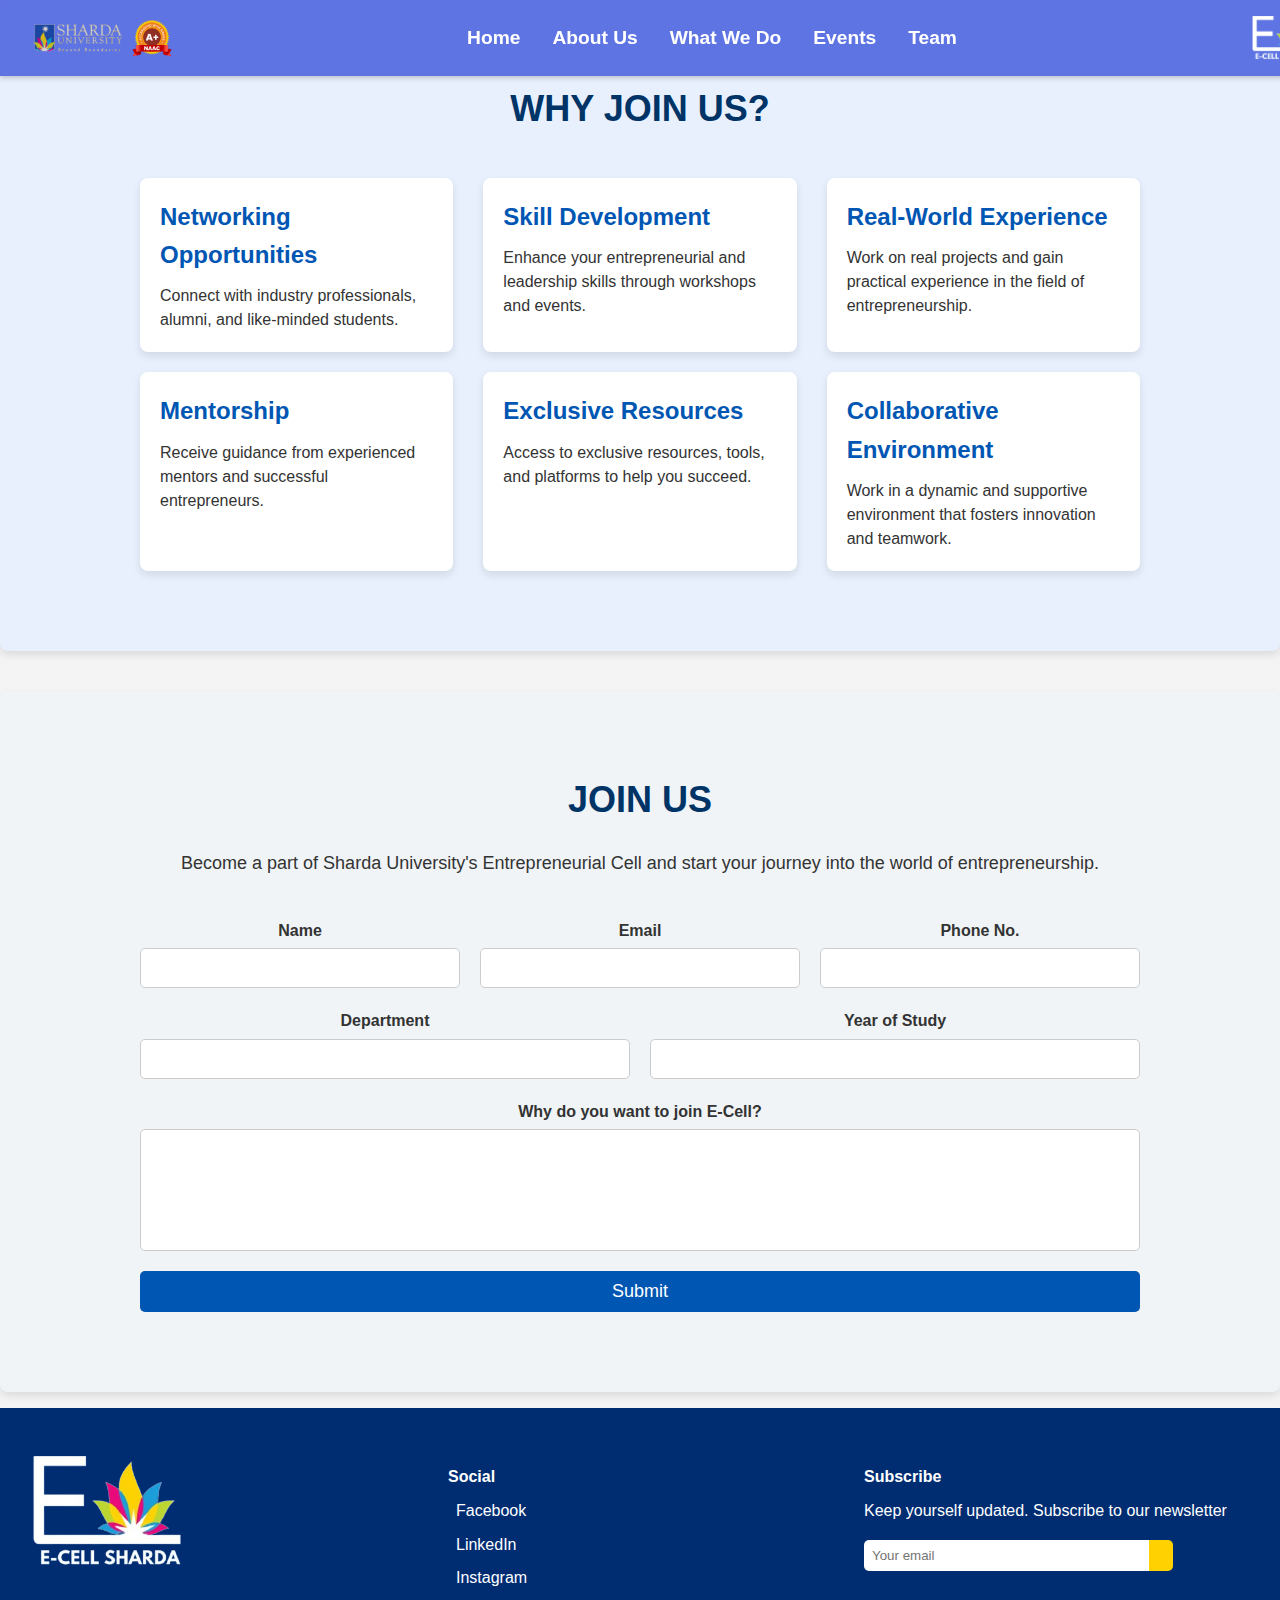
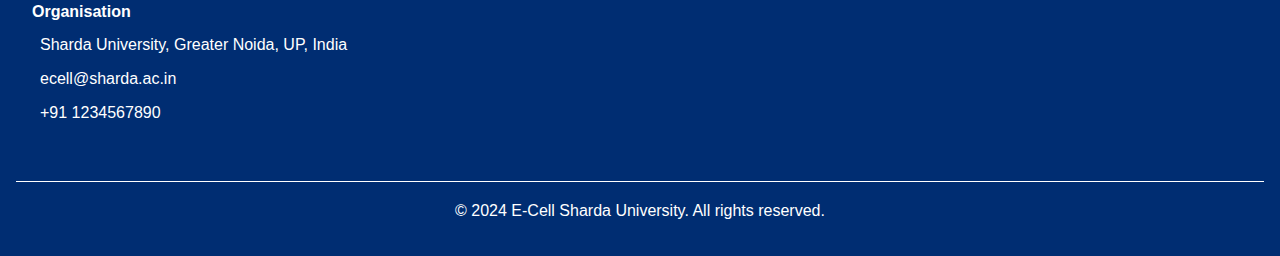
==== joinus.html @ a9f3e597 "joinus" ====
<!DOCTYPE html>
<html lang="en">
<head>
    <meta charset="UTF-8">
    <meta name="viewport" content="width=device-width, initial-scale=1.0">
    <title>Join Us - E-Cell Sharda University</title>
    <link rel="stylesheet" href="styles.css">
</head>
<body>
      <!-- Navbar -->
    <header>
        <!-- Navigation Bar -->
        <nav>
        <div class="nav-container">
            <img src="Images\ShardaUniversity.png" alt="E-Cell Sharda University Logo" class="nav-logo-left">
            <img src="Images/NAAC.png" alt="E-Cell Sharda University Logo" class="nav-logo-left" style="width: 40px;">
            <ul class="nav-links">
                <li><a href="index.html">Home</a></li>
                <li><a href="index.html#about">About Us</a></li>
                <li><a href="index.html#what-we-do">What We Do</a></li>
                <li><a href="index.html#events">Events</a></li>
                <li><a href="team.html">Team</a></li>
                <!-- <li><a href="joinus.html">Join Us</a></li> -->
            </ul>
            <img src="Images\ECell.png" alt="Second Logo" class="nav-logo-right" style="width: 60px;">
        </div>
        </nav>

    </header>
    <!-- Why Join Us Section -->
    <section id="why-join-us" class="why-join-us">
        <div class="container">
            <h2>Why Join Us?</h2>
            <div class="card-container">
                <div class="card">
                    <h3>Networking Opportunities</h3>
                    <p>Connect with industry professionals, alumni, and like-minded students.</p>
                </div>
                <div class="card">
                    <h3>Skill Development</h3>
                    <p>Enhance your entrepreneurial and leadership skills through workshops and events.</p>
                </div>
                <div class="card">
                    <h3>Real-World Experience</h3>
                    <p>Work on real projects and gain practical experience in the field of entrepreneurship.</p>
                </div>
                <div class="card">
                    <h3>Mentorship</h3>
                    <p>Receive guidance from experienced mentors and successful entrepreneurs.</p>
                </div>
                <div class="card">
                    <h3>Exclusive Resources</h3>
                    <p>Access to exclusive resources, tools, and platforms to help you succeed.</p>
                </div>
                <div class="card">
                    <h3>Collaborative Environment</h3>
                    <p>Work in a dynamic and supportive environment that fosters innovation and teamwork.</p>
                </div>
            </div>
        </div>
    </section>

    <!-- Join Us Form Section -->
    <section id="join-us-form" class="join-us-form">
        <div class="container">
            <h2>Join Us</h2>
            <p>Become a part of Sharda University's Entrepreneurial Cell and start your journey into the world of entrepreneurship.</p>
            <form action="submit-join-form.php" method="POST">
                <div class="form-row">
                    <div class="form-group">
                        <label for="name">Name</label>
                        <input type="text" id="name" name="name" required>
                    </div>
                    <div class="form-group">
                        <label for="email">Email</label>
                        <input type="email" id="email" name="email" required>
                    </div>
                    <div class="form-group">
                        <label for="phone">Phone No.</label>
                        <input type="tel" id="phone" name="phone" required>
                    </div>
                </div>
                <div class="form-row">
                    <div class="form-group">
                        <label for="department">Department</label>
                        <input type="text" id="department" name="department" required>
                    </div>
                    <div class="form-group">
                        <label for="year">Year of Study</label>
                        <input type="text" id="year" name="year" required>
                    </div>
                </div>
                <div class="form-group">
                    <label for="why">Why do you want to join E-Cell?</label>
                    <textarea id="why" name="why" required></textarea>
                </div>
                <button type="submit" class="join-button">Submit</button>
            </form>
        </div>
    </section>

   <!-- Footer -->
   <footer>
    <div class="footer-container">
        <div class="footer-left">
            <img src="Images\ECell.png" alt="E-Cell Sharda University Logo">
            <p><strong>Organisation</strong></p>
            <p><i class="fas fa-map-marker-alt"></i> Sharda University, Greater Noida, UP, India</p>
            <p><i class="fas fa-envelope"></i> ecell@sharda.ac.in</p>
            <p><i class="fas fa-phone"></i> +91 1234567890</p>
        </div>
        <div class="footer-middle">
            <p><strong>Social</strong></p>
            <p><a href="#"><i class="fab fa-facebook"></i> Facebook</a></p>
            <p><a href="#"><i class="fab fa-linkedin"></i> LinkedIn</a></p>
            <p><a href="#"><i class="fab fa-instagram"></i> Instagram</a></p>
        </div>
        <div class="footer-right">
            <p><strong>Subscribe</strong></p>
            <p>Keep yourself updated. Subscribe to our newsletter</p>
            <form class="subscribe-form">
                <input type="email" placeholder="Your email" required>
                <button type="submit"><i class="fas fa-arrow-right"></i></button>
            </form>
        </div>
    </div>
    <div class="footer-bottom">
        <p>&copy; 2024 E-Cell Sharda University. All rights reserved.</p>
    </div>
</footer>


    <script src="script.js"></script>
</body>
</html>
---- styles.css ----
/* styles.css */

/* Reset some default styles */
body, h1, h2, h3, p, ul, li {
    margin: 0;
    padding: 0;
    font-family: Arial, sans-serif;
}

/* General body styling */
body {
    line-height: 1.6;
    background-color: #f4f4f4;
    color: #333;
}

/* Header styling */
/* Navigation Bar Styles (Base) */
/* Navigation Bar Styles (Base) */
nav {
    background-color: rgba(33, 60, 214, 0.692); /* Semi-transparent black background */
    padding: 1rem 2rem;
    position: fixed;
    top: 0;
    left: 0;
    width: 100%;
    z-index: 1000; /* Ensure it stays on top of other content */
    box-shadow: 0 2px 5px rgba(0, 0, 0, 0.2); /* Optional: Adds a shadow for better separation from content */
}


.nav-container {
    display: flex;
    justify-content: space-between;
    align-items: center;
    flex-wrap: wrap;
}

.nav-logo-left, .nav-logo-right {
    width: 100px; /* Adjust the width of the logos */
}

.nav-links {
    display: flex;
    list-style: none;
    margin: 0;
    padding: 0;
    flex-grow: 1;
    justify-content: center; /* Center the navigation links */
}

.nav-links li {
    margin: 0 1rem;
}

.nav-links a {
    color: #fff;
    text-decoration: none;
    font-weight: bold;
    font-size: 1.2rem;
    transition: color 0.3s ease;
}

.nav-links a:hover {
    color: #ffd100; /* Yellow */
}

/* Add padding to the top of the content so it's not hidden behind the navbar */
/* body {
    padding-top: 80px; /* Adjust according to the height of your nav 
} */

/* Responsive Styles */

/* For tablets and mobile devices */
@media (max-width: 768px) {
    .nav-container {
        flex-direction: column;
        align-items: center;
    }

    .nav-links {
        flex-direction: column;
        align-items: center;
        width: 100%;
    }

    .nav-links li {
        margin: 0.5rem 0;
    }

    .nav-logo-left, .nav-logo-right {
        width: 80px; /* Adjust logo size for smaller screens */
    }
}

/* For very small devices (e.g., smartphones in portrait mode) */
@media (max-width: 480px) {
    .nav-container {
        padding: 1rem;
    }

    .nav-links a {
        font-size: 1rem;
    }

    .nav-logo-left, .nav-logo-right {
        width: 60px; /* Further adjust logo size */
    }
}


/* Floating Social Media Icons */
.floating-social-icons {
    position: fixed;
    top: 50%;
    right: 20px;
    transform: translateY(-50%);
    display: flex;
    flex-direction: column;
    gap: 15px;
    z-index: 1000;
}

.floating-social-icons a img {
    width: 40px;
    height: 40px;
    border-radius: 50%;
    box-shadow: 0 4px 8px rgba(0, 0, 0, 0.2);
    transition: transform 0.3s ease, box-shadow 0.3s ease;
}

.floating-social-icons a img:hover {
    transform: scale(1.2);
    box-shadow: 0 6px 12px rgba(0, 0, 0, 0.3);
}



/* Hero section styling with full-screen background image */
.hero-section {
    height: 100vh; /* Full viewport height */
    background-image: url('Images/TEAM.JPG');
    background-size: cover;
    background-position: center;
    background-repeat: no-repeat;
    color: #fff; /* Ensure the text is readable against the background */
    display: flex;
    flex-direction: column;
    justify-content: center;
    align-items: center;
    text-align: center;
    position: relative;
    z-index: 1;
}

/* Adding an overlay for better text visibility */
.hero-section::before {
    content: '';
    position: absolute;
    top: 0;
    left: 0;
    width: 100%;
    height: 100%;
    background-color: rgba(0, 0, 0, 0.5); /* Semi-transparent black overlay */
    z-index: -1;
}

.hero-section h1 {
    font-size: 3rem;
    margin-bottom: 1rem;
}

.hero-section p {
    font-size: 1.5rem;
    margin-bottom: 2rem;
}

.hero-section .cta-button {
    background-color: #009639; /* Green */
    color: #fff;
    padding: 0.75rem 1.5rem;
    text-decoration: none;
    border-radius: 5px;
    font-weight: bold;
    transition: background-color 0.3s ease;
}

.hero-section .cta-button:hover {
    background-color: #007a2e;
}

/* Container styles */
.container {
    max-width: 1200px;
    margin: 0 auto;
    padding: 20px;
}

/* About Section */
.about-section {
    padding: 60px 0;
    background-color: #f9f9f9; /* Light background color */
}

.about-content {
    display: flex;
    flex-wrap: wrap;
    align-items: center;
    justify-content: space-between;
    flex-direction: row; /* Ensure image is on the left and text on the right */
}

/* Image Styling */
.about-image {
    flex: 1;
    margin-right: 40px; /* Increased space between image and text */
}

.about-image img {
    max-width: 100%;
    height: auto;
    border-radius: 10px; /* Slightly rounded corners */
    box-shadow: 0 4px 10px rgba(0, 0, 0, 0.1); /* Subtle shadow */
}

/* Text Styling */
.about-text {
    flex: 1;
    padding-left: 40px; /* Added padding to increase space */
    color: #333;
}

.about-text h2 {
    font-size: 2.5rem;
    color: #003366; /* Dark blue color */
    margin-bottom: 20px;
}

.about-text h2 span {
    color: #ffd100; /* Highlight color (yellow) */
}

.about-text p {
    font-size: 1.2rem;
    line-height: 1.6;
    margin: 0;
}

/* Responsive Design */
@media (max-width: 768px) {
    .about-content {
        flex-direction: column;
        text-align: center;
    }

    .about-image {
        margin: 0 0 20px 0; /* Reset margin for small screens */
    }

    .about-text {
        padding: 0;
    }
}


 .images {
    display: flex;
    gap: 10px;
} 

.images img {
    width: 33.33%;
    height: auto;
    border-radius: 5px;
}



/* Section styling */
section {
    padding: 2rem;
    background-color: #fff;
    margin-bottom: 1rem;
}

section h2 {
    color: #002d72; /* Dark Blue */
    margin-bottom: 1rem;
}

#about p, #motto p, #what-we-do ul {
    margin-bottom: 1rem;
}

#what-we-do ul {
    list-style: none;
}

#what-we-do ul li {
    padding: 0.5rem;
    background-color: #ffd100; /* Yellow */
    color: #002d72; /* Dark Blue */
    margin-bottom: 0.5rem;
    border-radius: 5px;
}

/* Team section styling */
/* Team Section Styles */
/* Team Section */
/* Team Section Styles */
.team-section {
    padding: 100px 20px 60px; /* Top padding accounts for fixed navbar */
    background-color: #f9f9f9;
}

.team-section h2 {
    text-align: center;
    margin-bottom: 50px;
    font-size: 2.5rem;
    color: #003366;
}

.team-category {
    margin-bottom: 40px;
}

.team-category h3 {
    font-size: 2rem;
    margin-bottom: 20px;
    color: #003366;
    text-align: left;
}

.team-members {
    display: flex;
    flex-wrap: wrap;
    gap: 20px; /* Space between cards */
    justify-content: flex-start;
}

.member-card {
    position: relative;
    width: calc(25% - 20px); /* Four cards per row with gaps */
    height: 300px; /* Set a fixed height for the cards */
    overflow: hidden;
    border-radius: 10px;
    box-shadow: 0 2px 5px rgba(0, 0, 0, 0.1);
    transition: transform 0.3s, box-shadow 0.3s;
}

.member-card:hover {
    transform: translateY(-5px);
    box-shadow: 0 4px 15px rgba(0, 0, 0, 0.2);
}

.member-card img {
    position: absolute;
    top: 0;
    left: 0;
    width: 100%;
    height: 100%;
    object-fit: cover; /* Ensures the image covers the entire card */
    z-index: 1;
}

.member-card h4, .member-card p {
    position: absolute;
    left: 0;
    right: 0;
    padding: 10px;
    background-color: rgba(0, 0, 0, 0.7);
    color: #fff;
    z-index: 2;
    text-align: center;
}

.member-card h4 {
    bottom: 40px;
    margin: 0;
    font-size: 1.2rem;
}

.member-card p {
    bottom: 0;
    margin: 0;
    font-size: 1rem;
}

/* Responsive Design */
@media (max-width: 1024px) {
    .member-card {
        width: calc(33.333% - 20px); /* Three cards per row */
    }
}

@media (max-width: 768px) {
    .team-section {
        padding: 80px 15px 40px;
    }

    .team-category h3 {
        text-align: center;
    }

    .team-members {
        justify-content: center;
    }

    .member-card {
        width: calc(50% - 20px); /* Two cards per row */
    }
}

@media (max-width: 480px) {
    .member-card {
        width: 100%; /* One card per row */
    }

    .navbar ul {
        flex-direction: column;
        align-items: center;
    }

    .navbar ul li {
        margin: 10px 0;
    }

    .navbar .navbar-right-logo {
        margin-top: 10px;
    }
}

/* Event Section Styling */
#events {
    background-color: #f0f0f0;
    padding: 60px 0;
}

.events-heading {
    font-family: 'Roboto', sans-serif; /* Use a modern sans-serif font */
    font-size: 2.5rem; /* Increase the font size for emphasis */
    font-weight: bold; /* Make the text bold */
    text-align: center; /* Center the heading */
    color: #00254a; /* Use a color that complements the Sharda University theme */
    margin-bottom: 20px; /* Add some space below the heading */
    padding: 10px;
    position: relative;
    z-index: 1;
}

.events-heading::before {
    content: '';
    position: absolute;
    bottom: 0;
    left: 50%;
    transform: translateX(-50%);
    width: 100px; /* Width of the underline */
    height: 4px; /* Height of the underline */
    background-color: #ffa500; /* Sharda theme color for underline */
    z-index: -1;
    border-radius: 2px;
}

#events h2 {
    text-align: center;
    color: #5a6a7f;
    font-size: 2.5rem;
    margin-bottom: 40px;
}

.carousel-container {
    position: relative;
    width: 90%;
    margin: 0 auto;
    overflow: hidden;
}

.carousel-track-container {
    overflow: hidden;
}

.carousel-track {
    display: flex;
    transition: transform 0.5s ease-in-out;
    will-change: transform;
}

.carousel-slide {
    min-width: 33.33%;
    box-sizing: border-box;
    padding: 10px;
}

.event-image {
    width: 100%;
    border-radius: 10px;
}

.event-info {
    background-color: rgba(0, 0, 0, 0.7);
    padding: 20px;
    border-radius: 10px;
    color: white;
    margin-top: -70px;
    position: relative;
    text-align: center;
}

.event-info h3 {
    font-size: 1.5rem;
    margin-bottom: 15px;
}

.event-info p {
    font-size: 1rem;
    margin-bottom: 15px;
}

.learn-more {
    text-decoration: none;
    color: white;
    background-color: #e36124;
    padding: 10px 20px;
    border-radius: 5px;
    display: inline-block;
}

.learn-more:hover {
    background-color: #cf561f;
}

.carousel-button {
    position: absolute;
    top: 50%;
    transform: translateY(-50%);
    background-color: rgba(0, 0, 0, 0.5);
    border: none;
    color: white;
    font-size: 2rem;
    padding: 10px;
    cursor: pointer;
    border-radius: 50%;
}

.carousel-button-left {
    left: 10px;
}

.carousel-button-right {
    right: 10px;
}

body {
    font-family: Arial, sans-serif;
    margin: 0;
    padding: 0;
    background-color: #f4f4f4;
    color: #333;
}

.container {
    max-width: 1000px;
    margin: 0 auto;
    padding: 20px;
}

/* Why Join Us Section */
.why-join-us {
    padding: 60px 20px;
    background-color: #e8f0fe; /* Light blue background */
    text-align: center;
    box-shadow: 0 4px 8px rgba(0, 0, 0, 0.1);
    border-radius: 8px;
    margin-bottom: 40px; /* Adding space between sections */
}

.why-join-us h2 {
    font-size: 36px;
    color: #003366;
    margin-bottom: 40px;
    text-transform: uppercase; /* Uppercase heading */
}

.card-container {
    display: flex;
    flex-wrap: wrap;
    justify-content: space-between;
    gap: 20px;
}

.card {
    background-color: #ffffff;
    border-radius: 8px;
    box-shadow: 0 4px 8px rgba(0, 0, 0, 0.1);
    padding: 20px;
    text-align: left;
    flex: 1 1 calc(33.333% - 20px); /* 3 cards per row */
    max-width: calc(33.333% - 20px);
    box-sizing: border-box;
    transition: transform 0.2s ease; /* Smooth hover effect */
}

.card h3 {
    font-size: 24px;
    color: #0056b3;
    margin-bottom: 10px;
}

.card p {
    font-size: 16px;
    color: #333;
    line-height: 1.5;
}

.card:hover {
    transform: scale(1.05); /* Slightly enlarge card on hover */
}

/* Join Us Form Section */
.join-us-form {
    padding: 60px 20px;
    background-color: #f0f4f7; /* Light gray-blue background */
    text-align: center;
    box-shadow: 0 4px 8px rgba(0, 0, 0, 0.1);
    border-radius: 8px;
}

.join-us-form h2 {
    font-size: 36px;
    color: #003366;
    margin-bottom: 20px;
    text-transform: uppercase; /* Uppercase heading */
}

.join-us-form p {
    font-size: 18px;
    color: #333;
    margin-bottom: 40px;
}

.form-row {
    display: flex;
    justify-content: space-between;
    gap: 20px;
    margin-bottom: 20px;
}

.form-group {
    flex: 1;
    display: flex;
    flex-direction: column;
}

.form-group label {
    margin-bottom: 5px;
    font-weight: bold;
    font-size: 16px;
}

.form-group input,
.form-group textarea {
    padding: 10px;
    border: 1px solid #ccc;
    border-radius: 5px;
    font-size: 16px;
}

.form-group textarea {
    height: 100px;
    resize: none;
}

.join-button {
    padding: 10px 20px;
    background-color: #0056b3;
    color: white;
    border: none;
    border-radius: 5px;
    font-size: 18px;
    cursor: pointer;
    margin-top: 20px;
    width: 100%;
    transition: background-color 0.3s ease;
}

.join-button:hover {
    background-color: #004080;
}

/* Responsive Design */
@media screen and (max-width: 768px) {
    .card-container {
        justify-content: center;
    }
    .card {
        flex: 1 1 calc(50% - 20px); /* 2 cards per row on medium screens */
        max-width: calc(50% - 20px);
    }
}

@media screen and (max-width: 480px) {
    .card {
        flex: 1 1 100%; /* 1 card per row on small screens */
        max-width: 100%;
    }
    .form-row {
        flex-direction: column;
    }
}

/* Footer Styles */
footer {
    background-color: #002d72; /* Dark Blue */
    color: #fff;
    padding: 2rem 1rem;
}

.footer-container {
    display: flex;
    flex-wrap: wrap;
    justify-content: space-between;
    margin-bottom: 2rem;
}

.footer-left, .footer-middle, .footer-right {
    flex: 1;
    margin: 1rem;
}

.footer-left img {
    width: 150px;
    margin-bottom: 1rem;
}

.footer-left p, .footer-middle p, .footer-right p {
    margin: 0.5rem 0;
}

.footer-middle a {
    color: #fff;
    text-decoration: none;
}

.footer-middle a:hover {
    text-decoration: underline;
}

.footer-right .subscribe-form {
    display: flex;
    align-items: center;
    margin-top: 1rem;
}

.footer-right .subscribe-form input {
    padding: 0.5rem;
    border: none;
    border-radius: 5px 0 0 5px;
    width: 70%;
}

.footer-right .subscribe-form button {
    padding: 0.5rem;
    background-color: #ffd100; /* Yellow */
    border: none;
    border-radius: 0 5px 5px 0;
    cursor: pointer;
}

.footer-right .subscribe-form button:hover {
    background-color: #e6b800; /* Darker Yellow */
}

.footer-bottom {
    text-align: center;
    border-top: 1px solid #fff;
    padding-top: 1rem;
}

.footer-bottom p {
    margin: 0;
}

/* Icons */
.fas, .fab {
    margin-right: 0.5rem;
}
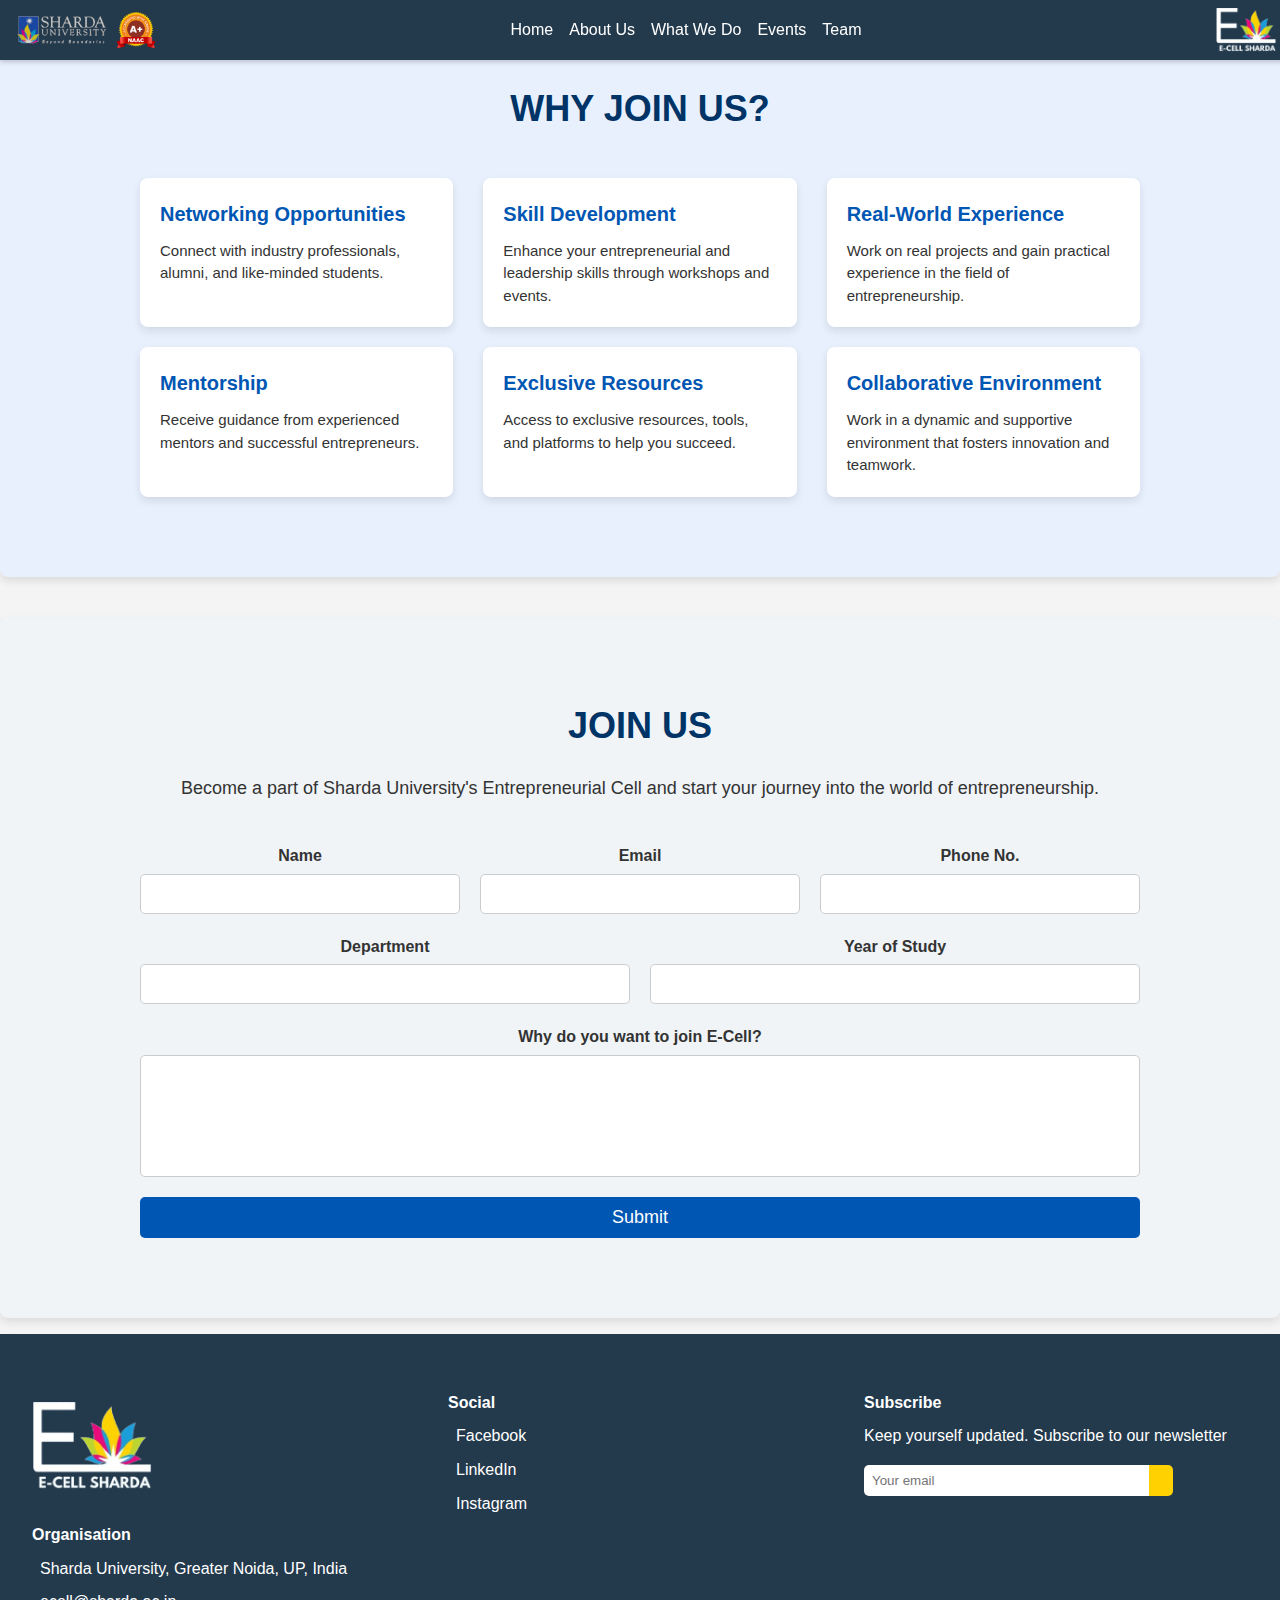
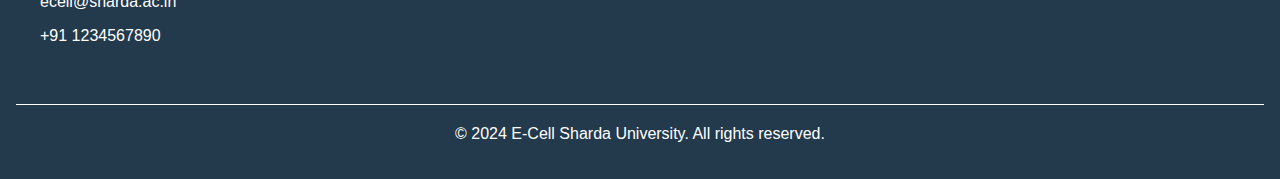
==== commit 8f919339: "Theme" ====
--- a/joinus.html
+++ b/joinus.html
@@ -63,8 +63,10 @@
     <!-- Join Us Form Section -->
     <section id="join-us-form" class="join-us-form">
         <div class="container">
-            <h2>Join Us</h2>
-            <p>Become a part of Sharda University's Entrepreneurial Cell and start your journey into the world of entrepreneurship.</p>
+            <div class="border">
+                <h2>Join Us</h2>
+            </div>
+                <p>Become a part of Sharda University's Entrepreneurial Cell and start your journey into the world of entrepreneurship.</p>
             <form action="submit-join-form.php" method="POST">
                 <div class="form-row">
                     <div class="form-group">
--- a/styles.css
+++ b/styles.css
@@ -4,7 +4,7 @@
 body, h1, h2, h3, p, ul, li {
     margin: 0;
     padding: 0;
-    font-family: Arial, sans-serif;
+    font-family: Montserrat, sans-serif;
 }
 
 /* General body styling */
@@ -17,96 +17,73 @@
 /* Header styling */
 /* Navigation Bar Styles (Base) */
 /* Navigation Bar Styles (Base) */
+/* Navbar Styling */
 nav {
-    background-color: rgba(33, 60, 214, 0.692); /* Semi-transparent black background */
-    padding: 1rem 2rem;
+    background-color: rgba(35, 57, 76, 255); /* Solid color for more prominence */
+    padding: 0.5rem 1rem; /* Smaller padding for a smaller navbar */
     position: fixed;
     top: 0;
     left: 0;
     width: 100%;
-    z-index: 1000; /* Ensure it stays on top of other content */
-    box-shadow: 0 2px 5px rgba(0, 0, 0, 0.2); /* Optional: Adds a shadow for better separation from content */
-}
-
-
+    z-index: 1000;
+    box-shadow: 0 2px 5px rgba(0, 0, 0, 0.2);
+}
+
+/* Container Styling */
 .nav-container {
     display: flex;
     justify-content: space-between;
     align-items: center;
     flex-wrap: wrap;
 }
-
-.nav-logo-left, .nav-logo-right {
-    width: 100px; /* Adjust the width of the logos */
-}
-
+.nav-logo-left2, .nav-logo-right {
+    width: 50px; /* Slightly larger size for prominence */
+    padding-right: 20px; /* Reduced padding to shift it towards the left */
+    transition: transform 0.3s ease; /* Smooth transition effect */
+}
+.nav-logo-left2 {
+    width: 40px; /* Slightly larger size for prominence */
+    padding-right: 20px; /* Reduced padding to shift it towards the left */
+    transition: transform 0.3s ease; /* Smooth transition effect */
+}
+/* Logo Styling */
+.nav-logo-left{
+    width: 100px; /* Increase logo size slightly to highlight them */
+    transition: transform 0.3s ease; /* Smooth transition effect */
+}
+
+/* Logo Hover Effect for Highlight */
+.nav-logo-left:hover, .nav-logo-left2:hover, .nav-logo-right:hover {
+    transform: scale(1.1); /* Slightly increase size on hover to highlight them */
+}
+
+/* Navigation Links Styling */
 .nav-links {
     display: flex;
     list-style: none;
     margin: 0;
     padding: 0;
     flex-grow: 1;
-    justify-content: center; /* Center the navigation links */
+    justify-content: center;
 }
 
 .nav-links li {
-    margin: 0 1rem;
-}
-
+    margin: 0 0.5rem; /* Reduce margin to make the navbar more compact */
+}
+
+/* Links Styling with Reduced Boldness */
 .nav-links a {
     color: #fff;
     text-decoration: none;
-    font-weight: bold;
-    font-size: 1.2rem;
-    transition: color 0.3s ease;
-}
-
+    font-weight: 400; /* Reduced boldness */
+    font-size: 1rem; /* Smaller font size to match the smaller navbar */
+    transition: color 0.3s ease, font-weight 0.3s ease; /* Smooth transition on hover */
+}
+
+/* Hover Effect for Links */
 .nav-links a:hover {
-    color: #ffd100; /* Yellow */
-}
-
-/* Add padding to the top of the content so it's not hidden behind the navbar */
-/* body {
-    padding-top: 80px; /* Adjust according to the height of your nav 
-} */
-
-/* Responsive Styles */
-
-/* For tablets and mobile devices */
-@media (max-width: 768px) {
-    .nav-container {
-        flex-direction: column;
-        align-items: center;
-    }
-
-    .nav-links {
-        flex-direction: column;
-        align-items: center;
-        width: 100%;
-    }
-
-    .nav-links li {
-        margin: 0.5rem 0;
-    }
-
-    .nav-logo-left, .nav-logo-right {
-        width: 80px; /* Adjust logo size for smaller screens */
-    }
-}
-
-/* For very small devices (e.g., smartphones in portrait mode) */
-@media (max-width: 480px) {
-    .nav-container {
-        padding: 1rem;
-    }
-
-    .nav-links a {
-        font-size: 1rem;
-    }
-
-    .nav-logo-left, .nav-logo-right {
-        width: 60px; /* Further adjust logo size */
-    }
+    color: #ffd100;
+    font-weight: 500; /* Slightly increase boldness on hover for emphasis */
 }
 
 
@@ -123,8 +100,8 @@
 }
 
 .floating-social-icons a img {
-    width: 40px;
-    height: 40px;
+    width: 30px;
+    height: 30px;
     border-radius: 50%;
     box-shadow: 0 4px 8px rgba(0, 0, 0, 0.2);
     transition: transform 0.3s ease, box-shadow 0.3s ease;
@@ -187,7 +164,7 @@
 }
 
 .hero-section .cta-button:hover {
-    background-color: #007a2e;
+    background-color: #ffd100;
 }
 
 /* Container styles */
@@ -277,308 +254,20 @@
 
 
 
-/* Section styling */
-section {
-    padding: 2rem;
-    background-color: #fff;
-    margin-bottom: 1rem;
-}
-
-section h2 {
-    color: #002d72; /* Dark Blue */
-    margin-bottom: 1rem;
-}
-
-#about p, #motto p, #what-we-do ul {
-    margin-bottom: 1rem;
-}
-
-#what-we-do ul {
-    list-style: none;
-}
-
-#what-we-do ul li {
-    padding: 0.5rem;
-    background-color: #ffd100; /* Yellow */
-    color: #002d72; /* Dark Blue */
-    margin-bottom: 0.5rem;
-    border-radius: 5px;
-}
-
-/* Team section styling */
-/* Team Section Styles */
-/* Team Section */
-/* Team Section Styles */
-.team-section {
-    padding: 100px 20px 60px; /* Top padding accounts for fixed navbar */
-    background-color: #f9f9f9;
-}
-
-.team-section h2 {
-    text-align: center;
-    margin-bottom: 50px;
-    font-size: 2.5rem;
-    color: #003366;
-}
-
-.team-category {
-    margin-bottom: 40px;
-}
-
-.team-category h3 {
-    font-size: 2rem;
-    margin-bottom: 20px;
-    color: #003366;
-    text-align: left;
-}
-
-.team-members {
-    display: flex;
-    flex-wrap: wrap;
-    gap: 20px; /* Space between cards */
-    justify-content: flex-start;
-}
-
-.member-card {
-    position: relative;
-    width: calc(25% - 20px); /* Four cards per row with gaps */
-    height: 300px; /* Set a fixed height for the cards */
-    overflow: hidden;
-    border-radius: 10px;
-    box-shadow: 0 2px 5px rgba(0, 0, 0, 0.1);
-    transition: transform 0.3s, box-shadow 0.3s;
-}
-
-.member-card:hover {
-    transform: translateY(-5px);
-    box-shadow: 0 4px 15px rgba(0, 0, 0, 0.2);
-}
-
-.member-card img {
-    position: absolute;
-    top: 0;
-    left: 0;
-    width: 100%;
-    height: 100%;
-    object-fit: cover; /* Ensures the image covers the entire card */
-    z-index: 1;
-}
-
-.member-card h4, .member-card p {
-    position: absolute;
-    left: 0;
-    right: 0;
-    padding: 10px;
-    background-color: rgba(0, 0, 0, 0.7);
-    color: #fff;
-    z-index: 2;
-    text-align: center;
-}
-
-.member-card h4 {
-    bottom: 40px;
-    margin: 0;
-    font-size: 1.2rem;
-}
-
-.member-card p {
-    bottom: 0;
-    margin: 0;
-    font-size: 1rem;
-}
-
-/* Responsive Design */
-@media (max-width: 1024px) {
-    .member-card {
-        width: calc(33.333% - 20px); /* Three cards per row */
-    }
-}
-
-@media (max-width: 768px) {
-    .team-section {
-        padding: 80px 15px 40px;
-    }
-
-    .team-category h3 {
-        text-align: center;
-    }
-
-    .team-members {
-        justify-content: center;
-    }
-
-    .member-card {
-        width: calc(50% - 20px); /* Two cards per row */
-    }
-}
-
-@media (max-width: 480px) {
-    .member-card {
-        width: 100%; /* One card per row */
-    }
-
-    .navbar ul {
-        flex-direction: column;
-        align-items: center;
-    }
-
-    .navbar ul li {
-        margin: 10px 0;
-    }
-
-    .navbar .navbar-right-logo {
-        margin-top: 10px;
-    }
-}
-
-/* Event Section Styling */
-#events {
-    background-color: #f0f0f0;
-    padding: 60px 0;
-}
-
-.events-heading {
-    font-family: 'Roboto', sans-serif; /* Use a modern sans-serif font */
-    font-size: 2.5rem; /* Increase the font size for emphasis */
-    font-weight: bold; /* Make the text bold */
-    text-align: center; /* Center the heading */
-    color: #00254a; /* Use a color that complements the Sharda University theme */
-    margin-bottom: 20px; /* Add some space below the heading */
-    padding: 10px;
-    position: relative;
-    z-index: 1;
-}
-
-.events-heading::before {
-    content: '';
-    position: absolute;
-    bottom: 0;
-    left: 50%;
-    transform: translateX(-50%);
-    width: 100px; /* Width of the underline */
-    height: 4px; /* Height of the underline */
-    background-color: #ffa500; /* Sharda theme color for underline */
-    z-index: -1;
-    border-radius: 2px;
-}
-
-#events h2 {
-    text-align: center;
-    color: #5a6a7f;
-    font-size: 2.5rem;
-    margin-bottom: 40px;
-}
-
-.carousel-container {
-    position: relative;
-    width: 90%;
-    margin: 0 auto;
-    overflow: hidden;
-}
-
-.carousel-track-container {
-    overflow: hidden;
-}
-
-.carousel-track {
-    display: flex;
-    transition: transform 0.5s ease-in-out;
-    will-change: transform;
-}
-
-.carousel-slide {
-    min-width: 33.33%;
-    box-sizing: border-box;
-    padding: 10px;
-}
-
-.event-image {
-    width: 100%;
-    border-radius: 10px;
-}
-
-.event-info {
-    background-color: rgba(0, 0, 0, 0.7);
-    padding: 20px;
-    border-radius: 10px;
-    color: white;
-    margin-top: -70px;
-    position: relative;
-    text-align: center;
-}
-
-.event-info h3 {
-    font-size: 1.5rem;
-    margin-bottom: 15px;
-}
-
-.event-info p {
-    font-size: 1rem;
-    margin-bottom: 15px;
-}
-
-.learn-more {
-    text-decoration: none;
-    color: white;
-    background-color: #e36124;
-    padding: 10px 20px;
-    border-radius: 5px;
-    display: inline-block;
-}
-
-.learn-more:hover {
-    background-color: #cf561f;
-}
-
-.carousel-button {
-    position: absolute;
-    top: 50%;
-    transform: translateY(-50%);
-    background-color: rgba(0, 0, 0, 0.5);
-    border: none;
-    color: white;
-    font-size: 2rem;
-    padding: 10px;
-    cursor: pointer;
-    border-radius: 50%;
-}
-
-.carousel-button-left {
-    left: 10px;
-}
-
-.carousel-button-right {
-    right: 10px;
-}
-
-body {
-    font-family: Arial, sans-serif;
-    margin: 0;
-    padding: 0;
-    background-color: #f4f4f4;
-    color: #333;
-}
-
-.container {
-    max-width: 1000px;
-    margin: 0 auto;
-    padding: 20px;
-}
-
-/* Why Join Us Section */
-.why-join-us {
+/* What We Do Section */
+.what-we-do {
     padding: 60px 20px;
     background-color: #e8f0fe; /* Light blue background */
     text-align: center;
     box-shadow: 0 4px 8px rgba(0, 0, 0, 0.1);
     border-radius: 8px;
-    margin-bottom: 40px; /* Adding space between sections */
-}
-
-.why-join-us h2 {
-    font-size: 36px;
-    color: #003366;
     margin-bottom: 40px;
+}
+
+.what-we-do h2 {
+    font-size: 2.5rem;
+    color: #003366; /* Dark blue color */
+    margin-bottom: 20px;
     text-transform: uppercase; /* Uppercase heading */
 }
 
@@ -611,6 +300,370 @@
     font-size: 16px;
     color: #333;
     line-height: 1.5;
+}
+
+.card:hover {
+    transform: scale(1.05); /* Slightly enlarge card on hover */
+}
+
+/* Responsive Design */
+@media screen and (max-width: 768px) {
+    .card-container {
+        justify-content: center;
+    }
+    .card {
+        flex: 1 1 calc(50% - 20px); /* 2 cards per row on medium screens */
+        max-width: calc(50% - 20px);
+    }
+}
+
+@media screen and (max-width: 480px) {
+    .card {
+        flex: 1 1 100%; /* 1 card per row on small screens */
+        max-width: 100%;
+    }
+}
+
+/* Section styling */
+section {
+    padding: 2rem;
+    background-color: #fff;
+    margin-bottom: 1rem;
+}
+
+section h2 {
+    font-size: 2.5rem;
+    color: #003366; /* Dark blue color */
+    margin-bottom: 20px;
+}
+
+#about p, #motto p, #what-we-do ul {
+    margin-bottom: 1rem;
+}
+
+#what-we-do ul {
+    list-style: none;
+}
+
+#what-we-do ul li {
+    padding: 0.5rem;
+    background-color: #ffd100; /* Yellow */
+    color: #002d72; /* Dark Blue */
+    margin-bottom: 0.5rem;
+    border-radius: 5px;
+}
+
+/* Team section styling */
+/* Team Section Styles */
+/* Team Section */
+/* Team Section Styles */
+.team-section {
+    padding: 100px 20px 60px; /* Top padding accounts for fixed navbar */
+    background-color: #f9f9f9;
+}
+
+.team-section h2 {
+    text-align: center;
+    font-size: 2.5rem;
+    color: #003366; /* Dark blue color */
+    margin-bottom: 20px;
+}
+
+.team-category {
+    margin-bottom: 40px;
+}
+
+.team-category h3 {
+    font-size: 2rem;
+    margin-bottom: 20px;
+    color: #003366;
+    text-align: left;
+}
+
+.team-members {
+    display: flex;
+    flex-wrap: wrap;
+    gap: 20px; /* Space between cards */
+    justify-content: flex-start;
+}
+
+.member-card {
+    position: relative;
+    width: calc(25% - 20px); /* Four cards per row with gaps */
+    height: 300px; /* Set a fixed height for the cards */
+    overflow: hidden;
+    border-radius: 10px;
+    box-shadow: 0 2px 5px rgba(0, 0, 0, 0.1);
+    transition: transform 0.3s, box-shadow 0.3s;
+}
+
+.member-card:hover {
+    transform: translateY(-5px);
+    box-shadow: 0 4px 15px rgba(0, 0, 0, 0.2);
+}
+
+.member-card img {
+    position: absolute;
+    top: 0;
+    left: 0;
+    width: 100%;
+    height: 100%;
+    object-fit: cover; /* Ensures the image covers the entire card */
+    z-index: 1;
+}
+
+.member-card h4, .member-card p {
+    position: absolute;
+    left: 0;
+    right: 0;
+    padding: 10px;
+    background-color: rgba(0, 0, 0, 1);
+    color: #fff;
+    z-index: 2;
+    text-align: center;
+}
+
+.member-card h4 {
+    bottom: 40px;
+    margin: 0;
+    font-size: 1.2rem;
+}
+
+.member-card p {
+    bottom: 0;
+    margin: 0;
+    font-size: 1rem;
+}
+
+/* Responsive Design */
+@media (max-width: 1024px) {
+    .member-card {
+        width: calc(33.333% - 20px); /* Three cards per row */
+    }
+}
+
+@media (max-width: 768px) {
+    .team-section {
+        padding: 80px 15px 40px;
+    }
+
+    .team-category h3 {
+        text-align: center;
+    }
+
+    .team-members {
+        justify-content: center;
+    }
+
+    .member-card {
+        width: calc(50% - 20px); /* Two cards per row */
+    }
+}
+
+@media (max-width: 480px) {
+    .member-card {
+        width: 100%; /* One card per row */
+    }
+
+    .navbar ul {
+        flex-direction: column;
+        align-items: center;
+    }
+
+    .navbar ul li {
+        margin: 10px 0;
+    }
+
+    .navbar .navbar-right-logo {
+        margin-top: 10px;
+    }
+}
+
+/* Event Section Styling */
+#events {
+    background-color: #f0f0f0;
+    padding: 60px 0;
+}
+
+.events-heading {
+    font-family: 'Roboto', sans-serif; /* Use a modern sans-serif font */
+    font-size: 2.5rem; /* Increase the font size for emphasis */
+    font-weight: bold; /* Make the text bold */
+    text-align: center; /* Center the heading */
+    margin-bottom: 20px; /* Add some space below the heading */
+    padding: 10px;
+    position: relative;
+    z-index: 1;
+    font-size: 2.5rem;
+    color: #003366; /* Dark blue color */
+    text-transform: uppercase;    
+}
+
+/* .events-heading::before {
+    content: '';
+    position: absolute;
+    bottom: 0;
+    left: 50%;
+    transform: translateX(-50%);
+    width: 100px; 
+    height: 4px; 
+    background-color: #ffa500; 
+    z-index: -1;
+    border-radius: 2px;
+} */
+
+#events h2 {
+    text-align: center;
+    font-size: 2.5rem;
+    color: #003366; /* Dark blue color */
+    text-transform: uppercase;
+    margin-bottom: 20px;
+}
+
+.carousel-container {
+    position: relative;
+    width: 90%;
+    margin: 0 auto;
+    overflow: hidden;
+}
+
+.carousel-track-container {
+    overflow: hidden;
+}
+
+.carousel-track {
+    display: flex;
+    transition: transform 0.5s ease-in-out;
+    will-change: transform;
+}
+
+.carousel-slide {
+    min-width: 33.33%;
+    box-sizing: border-box;
+    padding: 10px;
+}
+
+.event-image {
+    width: 100%;
+    border-radius: 10px;
+}
+
+.event-info {
+    background-color: rgba(0, 0, 0, 1);
+    padding: 20px;
+    border-bottom-left-radius: 10px;
+    border-bottom-right-radius: 10px;
+    color: white;
+    margin-top: -70px;
+    position: relative;
+    text-align: center;
+}
+
+.event-info h3 {
+    font-size: 1.5rem;
+    margin-bottom: 15px;
+}
+
+.event-info p {
+    font-size: 1rem;
+    margin-bottom: 15px;
+}
+
+.learn-more {
+    text-decoration: none;
+    color: white;
+    background-color: #e36124;
+    padding: 10px 20px;
+    border-radius: 5px;
+    display: inline-block;
+}
+
+.learn-more:hover {
+    background-color: #cf561f;
+}
+
+.carousel-button {
+    position: absolute;
+    top: 50%;
+    transform: translateY(-100%);
+    background-color: rgba(0, 0, 0, 0.5);
+    border: none;
+    color: white;
+    font-size: 1rem;
+    padding: 5px;
+    cursor: pointer;
+    border-radius: 50%;
+}
+
+.carousel-button-left {
+    left: 3px;
+}
+
+.carousel-button-right {
+    right: 3px;
+}
+
+body {
+    font-family: Arial, sans-serif;
+    margin: 0;
+    padding: 0;
+    background-color: #f4f4f4;
+    color: #333;
+}
+
+.container {
+    max-width: 1000px;
+    margin: 0 auto;
+    padding: 20px;
+}
+
+/* Why Join Us Section */
+.why-join-us {
+    padding: 60px 20px;
+    background-color: #e8f0fe; /* Light blue background */
+    text-align: center;
+    box-shadow: 0 4px 8px rgba(0, 0, 0, 0.1);
+    border-radius: 8px;
+    margin-bottom: 40px; /* Adding space between sections */
+}
+
+.why-join-us h2 {
+    font-size: 36px;
+    color: #003366;
+    margin-bottom: 40px;
+    text-transform: uppercase; /* Uppercase heading */
+}
+
+.card-container {
+    display: flex;
+    flex-wrap: wrap;
+    justify-content: space-between;
+    gap: 20px;
+}
+
+.card {
+    background-color: #ffffff;
+    border-radius: 8px;
+    box-shadow: 0 4px 8px rgba(0, 0, 0, 0.1);
+    padding: 20px;
+    text-align: left;
+    flex: 1 1 calc(33.333% - 20px); /* 3 cards per row */
+    max-width: calc(33.333% - 20px);
+    box-sizing: border-box;
+    transition: transform 0.2s ease; /* Smooth hover effect */
+}
+
+.card h3 {
+    font-size: 20px;
+    color: #0056b3;
+    margin-bottom: 10px;
+}
+
+.card p {
+    font-size: 15px;
+    color: #333;
+    line-height: 1.5;
+    justify-content:center;
 }
 
 .card:hover {
@@ -709,9 +762,48 @@
     }
 }
 
+
+/* Contact section styling */
+#contact form {
+    display: flex;
+    flex-direction: column;
+    align-items: center;
+}
+
+#contact form label {
+    margin-bottom: 0.5rem;
+    color: #002d72; /* Dark Blue */
+    align-items: center;
+    font-weight: 300;
+}
+
+#contact form input, #contact form textarea {
+    padding: 0.75rem;
+    margin-bottom: 1rem;
+    border: 1px solid #ccc;
+    border-radius: 5px;
+    width: 400px;
+}
+
+#contact form button {
+    background-color: rgba(35, 57, 76, 255); /* Dark Blue */
+    color: #fff;
+    padding: 0.75rem;
+    border: none;
+    border-radius: 5px;
+    font-weight: bold;
+    cursor: pointer;
+    width: 150px;
+}
+
+#contact form button:hover {
+    background-color: #001a4d;
+}
+
+
 /* Footer Styles */
 footer {
-    background-color: #002d72; /* Dark Blue */
+    background-color:rgba(35, 57, 76, 255); /* Dark Blue */
     color: #fff;
     padding: 2rem 1rem;
 }
@@ -729,8 +821,9 @@
 }
 
 .footer-left img {
-    width: 150px;
+    width: 120px;
     margin-bottom: 1rem;
+    padding-top: 20px;
 }
 
 .footer-left p, .footer-middle p, .footer-right p {
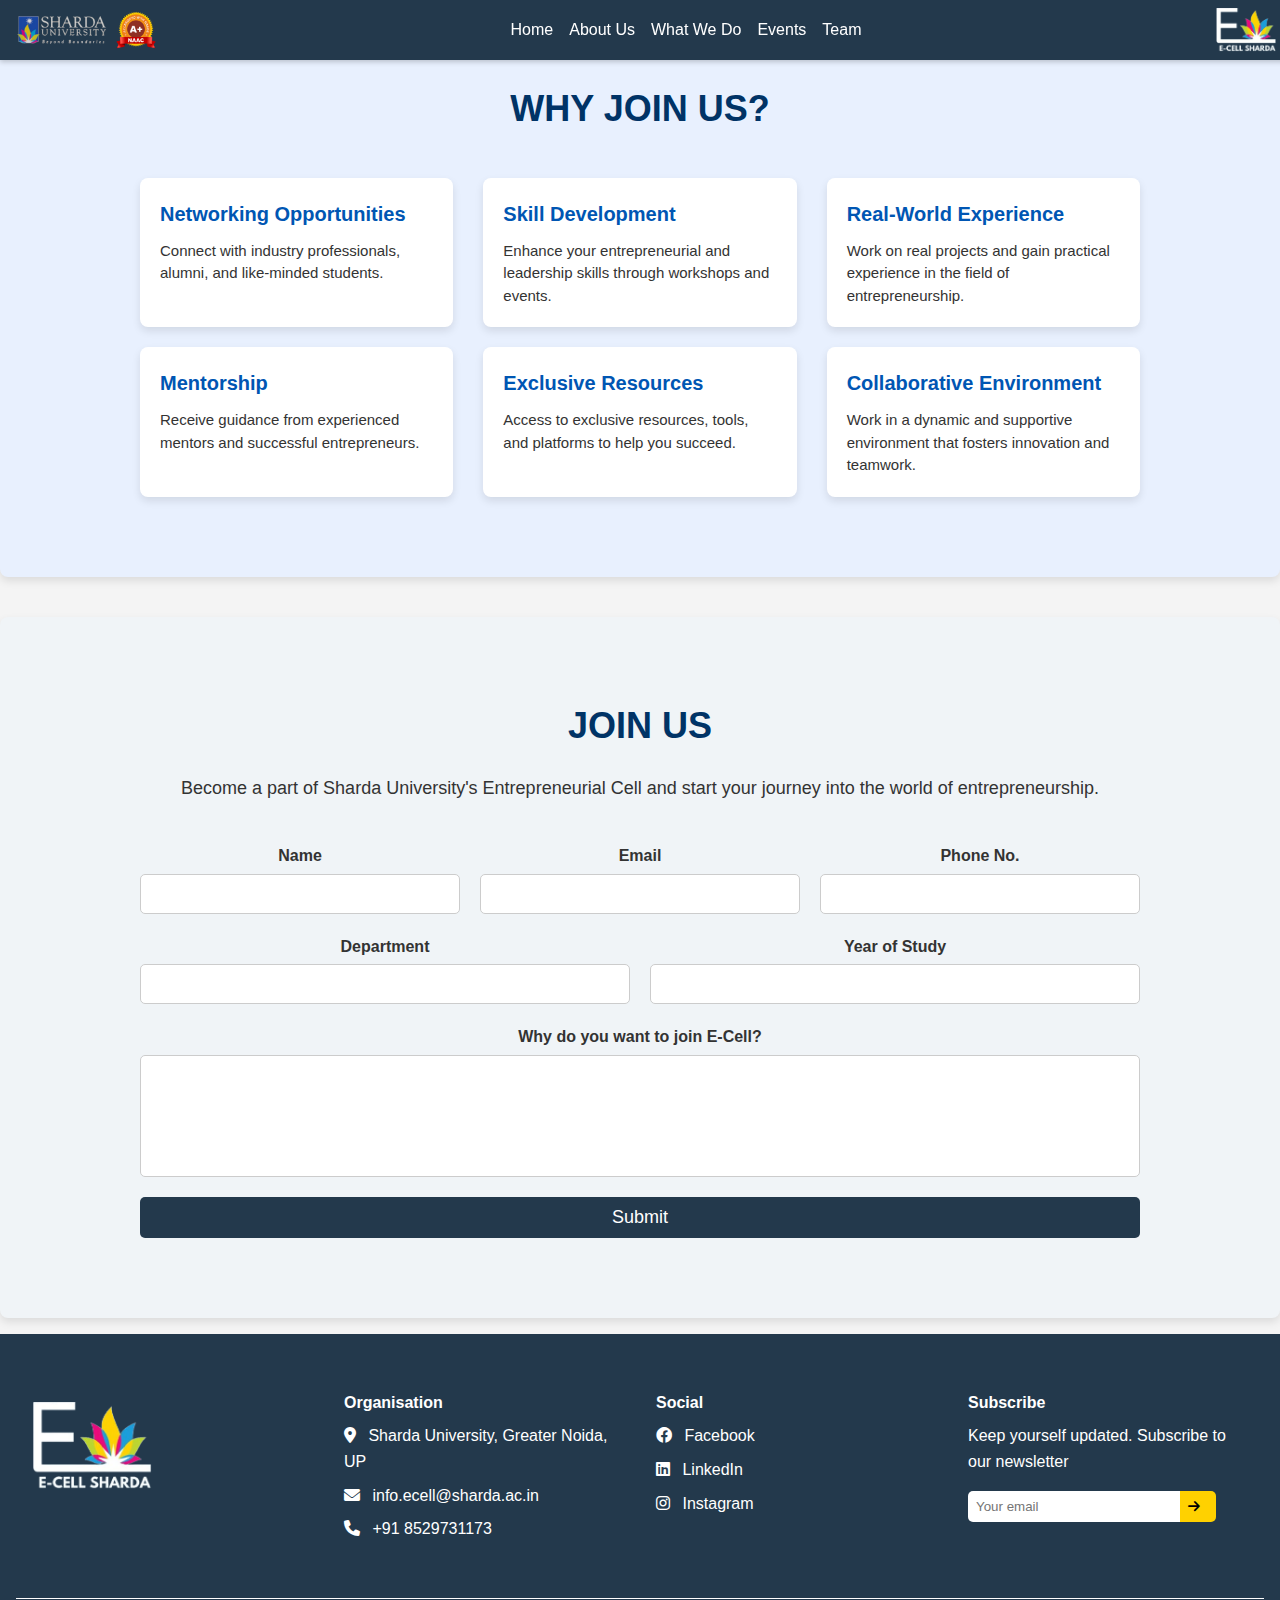
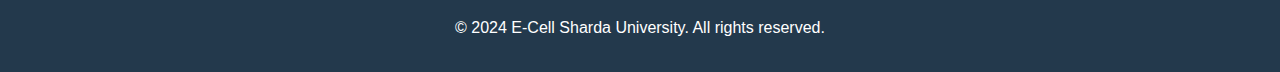
==== commit 575f0a85: "1111" ====
--- a/joinus.html
+++ b/joinus.html
@@ -5,6 +5,7 @@
     <meta name="viewport" content="width=device-width, initial-scale=1.0">
     <title>Join Us - E-Cell Sharda University</title>
     <link rel="stylesheet" href="styles.css">
+    <link rel="stylesheet" href="https://cdnjs.cloudflare.com/ajax/libs/font-awesome/6.0.0-beta3/css/all.min.css">
 </head>
 <body>
       <!-- Navbar -->
@@ -106,16 +107,19 @@
     <div class="footer-container">
         <div class="footer-left">
             <img src="Images\ECell.png" alt="E-Cell Sharda University Logo">
+            
+        </div>
+        <div class="footer-left">
             <p><strong>Organisation</strong></p>
-            <p><i class="fas fa-map-marker-alt"></i> Sharda University, Greater Noida, UP, India</p>
-            <p><i class="fas fa-envelope"></i> ecell@sharda.ac.in</p>
-            <p><i class="fas fa-phone"></i> +91 1234567890</p>
+            <p><i class="fas fa-map-marker-alt"></i> Sharda University, Greater Noida, UP</p>
+            <p><i class="fas fa-envelope"></i> info.ecell@sharda.ac.in</p>
+            <p><i class="fas fa-phone"></i> +91 8529731173</p>
         </div>
         <div class="footer-middle">
             <p><strong>Social</strong></p>
             <p><a href="#"><i class="fab fa-facebook"></i> Facebook</a></p>
-            <p><a href="#"><i class="fab fa-linkedin"></i> LinkedIn</a></p>
-            <p><a href="#"><i class="fab fa-instagram"></i> Instagram</a></p>
+            <p><a href="https://www.linkedin.com/company/e-cell-sharda/"><i class="fab fa-linkedin"></i> LinkedIn</a></p>
+            <p><a href="https://www.instagram.com/ecell_su?igsh=MXRyNXgwMnAxMnRqdw=="><i class="fab fa-instagram"></i> Instagram</a></p>
         </div>
         <div class="footer-right">
             <p><strong>Subscribe</strong></p>
--- a/styles.css
+++ b/styles.css
@@ -726,7 +726,7 @@
 
 .join-button {
     padding: 10px 20px;
-    background-color: #0056b3;
+    background-color: rgba(35, 57, 76, 255);
     color: white;
     border: none;
     border-radius: 5px;
@@ -738,7 +738,7 @@
 }
 
 .join-button:hover {
-    background-color: #004080;
+    background-color: rgba(35, 57, 76, 251);
 }
 
 /* Responsive Design */
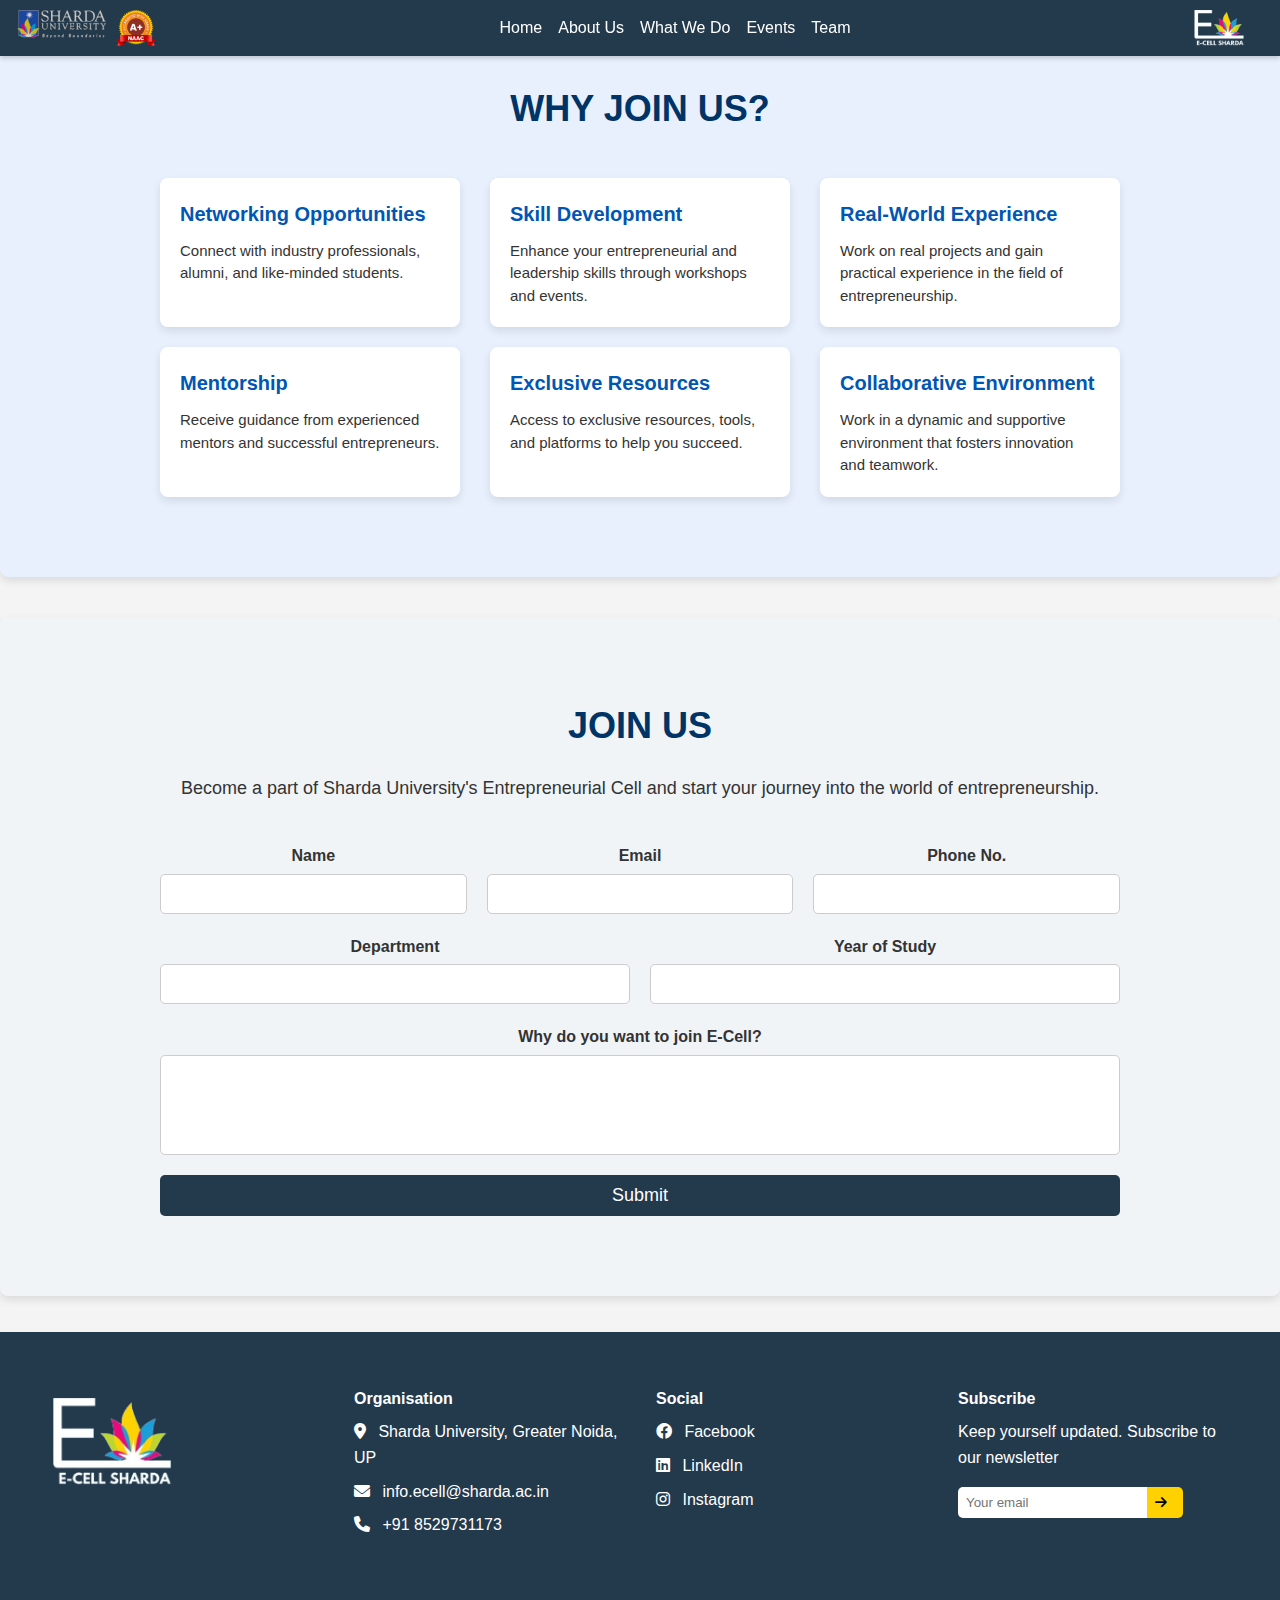
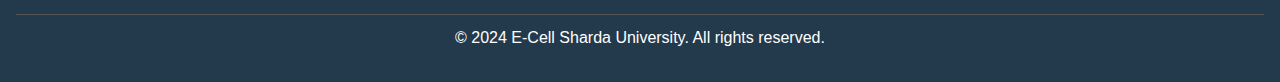
==== commit 951a72d3: "theme" ====
--- a/joinus.html
+++ b/joinus.html
@@ -13,7 +13,7 @@
         <!-- Navigation Bar -->
         <nav>
         <div class="nav-container">
-            <img src="Images\ShardaUniversity.png" alt="E-Cell Sharda University Logo" class="nav-logo-left">
+            <a href="index.html"><img src="Images\ShardaUniversity.png" alt="E-Cell Sharda University Logo" class="nav-logo-left" width="80px"></a>
             <img src="Images/NAAC.png" alt="E-Cell Sharda University Logo" class="nav-logo-left" style="width: 40px;">
             <ul class="nav-links">
                 <li><a href="index.html">Home</a></li>
@@ -23,7 +23,7 @@
                 <li><a href="team.html">Team</a></li>
                 <!-- <li><a href="joinus.html">Join Us</a></li> -->
             </ul>
-            <img src="Images\ECell.png" alt="Second Logo" class="nav-logo-right" style="width: 60px;">
+            <img src="Images\ECell.png" alt="Second Logo" class="nav-logo-right" style="width: 70px;">
         </div>
         </nav>
 
--- a/styles.css
+++ b/styles.css
@@ -1,11 +1,11 @@
 /* styles.css */
 
 /* Reset some default styles */
-body, h1, h2, h3, p, ul, li {
+/* body, h1, h2, h3, p, ul, li {
     margin: 0;
     padding: 0;
     font-family: Montserrat, sans-serif;
-}
+} */
 
 /* General body styling */
 body {
@@ -115,23 +115,44 @@
 
 
 /* Hero section styling with full-screen background image */
+/* Ensuring full height and no padding or margins */
+html, body {
+    height: 100%;
+    margin: 0;
+    padding: 0;
+    font-family: Arial, sans-serif;
+}
+
 .hero-section {
-    height: 100vh; /* Full viewport height */
-    background-image: url('Images/TEAM.JPG');
-    background-size: cover;
-    background-position: center;
-    background-repeat: no-repeat;
-    color: #fff; /* Ensure the text is readable against the background */
+    position: relative;
+    height: 100vh; /* Full height of the viewport */
+    width: 100%; /* Full width */
+    background: url('Images/TEAM.JPG') no-repeat center center;
+    background-size: cover; /* Ensures the image covers the entire section */
+    background-attachment: fixed; /* Makes the background fixed during scrolling */
+    color: #fff; /* Text color to ensure readability */
     display: flex;
     flex-direction: column;
     justify-content: center;
     align-items: center;
     text-align: center;
-    position: relative;
     z-index: 1;
-}
-
-/* Adding an overlay for better text visibility */
+    padding: 14rem;
+}
+
+
+.hero-section video {
+    position: absolute;
+    top: 0;
+    left: 0;
+    width: 100%;
+    height: 100%;
+    object-fit: cover; /* Ensures the video covers the entire section */
+    z-index: -2; /* Places the video below the overlay */
+}
+
+
+/* Overlay to darken the background image for better text contrast */
 .hero-section::before {
     content: '';
     position: absolute;
@@ -143,6 +164,7 @@
     z-index: -1;
 }
 
+/* Styling for the hero text */
 .hero-section h1 {
     font-size: 3rem;
     margin-bottom: 1rem;
@@ -153,8 +175,9 @@
     margin-bottom: 2rem;
 }
 
+/* Call to action button styling */
 .hero-section .cta-button {
-    background-color: #009639; /* Green */
+    background-color: #009639;
     color: #fff;
     padding: 0.75rem 1.5rem;
     text-decoration: none;
@@ -163,17 +186,11 @@
     transition: background-color 0.3s ease;
 }
 
+/* Hover state for the button */
 .hero-section .cta-button:hover {
     background-color: #ffd100;
 }
-
-/* Container styles */
-.container {
-    max-width: 1200px;
-    margin: 0 auto;
-    padding: 20px;
-}
-
+ 
 /* About Section */
 .about-section {
     padding: 60px 0;
@@ -291,13 +308,14 @@
 }
 
 .card h3 {
-    font-size: 24px;
+    font-size: 16px;
     color: #0056b3;
     margin-bottom: 10px;
+    font-weight: bold;
 }
 
 .card p {
-    font-size: 16px;
+    font-size: 14px;
     color: #333;
     line-height: 1.5;
 }
@@ -878,3 +896,139 @@
 .fas, .fab {
     margin-right: 0.5rem;
 }
+.sub-navbar {
+    margin-top: 4rem;
+    background-color: #fff;
+    padding: 1rem;
+    text-align: center;
+}
+
+.sub-nav-links {
+    list-style: none;
+    padding: 0;
+    margin: 0;
+    display: flex;
+    justify-content: center;
+}
+
+.sub-nav-links li {
+    margin: 0 2rem;
+}
+
+.sub-nav-links a {
+    text-decoration: none;
+    color: #555;
+    font-size: 1.1rem;
+    font-weight: 500;
+    transition: color 0.3s ease;
+}
+
+.sub-nav-links a.active {
+    color: #007bff;
+    font-weight: bold;
+    border-bottom: 2px solid #007bff;
+}
+
+.sub-nav-links a:hover {
+    color: #007bff;
+}
+/* Global Styles */
+* {
+    margin: 0;
+    padding: 0;
+    box-sizing: border-box;
+}
+
+/* Ensure the body takes full height of the viewport */
+html, body {
+    height: 100%;
+    display: flex;
+    flex-direction: column;
+}
+
+/* Make sure the footer sticks to the bottom */
+footer {
+    margin-top: auto;
+    background-color:rgba(35, 57, 76, 255); /* Dark Blue */
+    color: #fff;
+    padding: 2rem 1rem;
+    padding-top: 10px;
+    margin-top: 20px;
+}
+
+/* Container for the entire page content except footer */
+.main-content {
+    flex: 1; /* This will take up remaining space in the flexbox layout */
+}
+
+/* Footer Styling */
+.footer-container {
+    display: flex;
+    justify-content: space-between;
+    align-items: flex-start;
+    padding: 20px;
+}
+
+.footer-left, .footer-middle, .footer-right {
+    flex: 1;
+}
+
+.footer-bottom {
+    text-align: center;
+    padding-top: 10px;
+    border-top: 1px solid #555;
+}
+
+/* Additional styling for responsiveness */
+@media (max-width: 768px) {
+    .footer-container {
+        flex-direction: column;
+        align-items: center;
+        text-align: center;
+    }
+}
+#background-video {
+    position: fixed;
+    right: 0;
+    bottom: 0;
+    min-width: 100%; 
+    min-height: 100%;
+    width: auto;
+    height: auto;
+    z-index: -1;
+    background-size: cover;
+}
+.tabs {
+    display: flex;
+    justify-content: center;
+    background-color: #f4f4f4;
+    margin-top: 20px;
+    padding-top: 40px;
+
+}
+
+
+
+.tab-button {
+    background-color: transparent;
+    border: none;
+    font-size: 16px;
+    color: #666; /* Color for inactive tab buttons */
+    padding: 10px 20px;
+    cursor: pointer;
+    transition: color 0.3s ease-in-out, border-bottom 0.3s ease-in-out;
+}
+
+
+.tab-button:hover {
+    color: #000; /* Color on hover */
+}
+
+.tab-button.active {
+    color: #02203f; /* Active tab button color */
+    border-bottom: 3px solid #02203f; /* Line under active tab */
+}
+
+.tab-button:focus {
+    outline: none; /* Removes the outline when focused */
+}
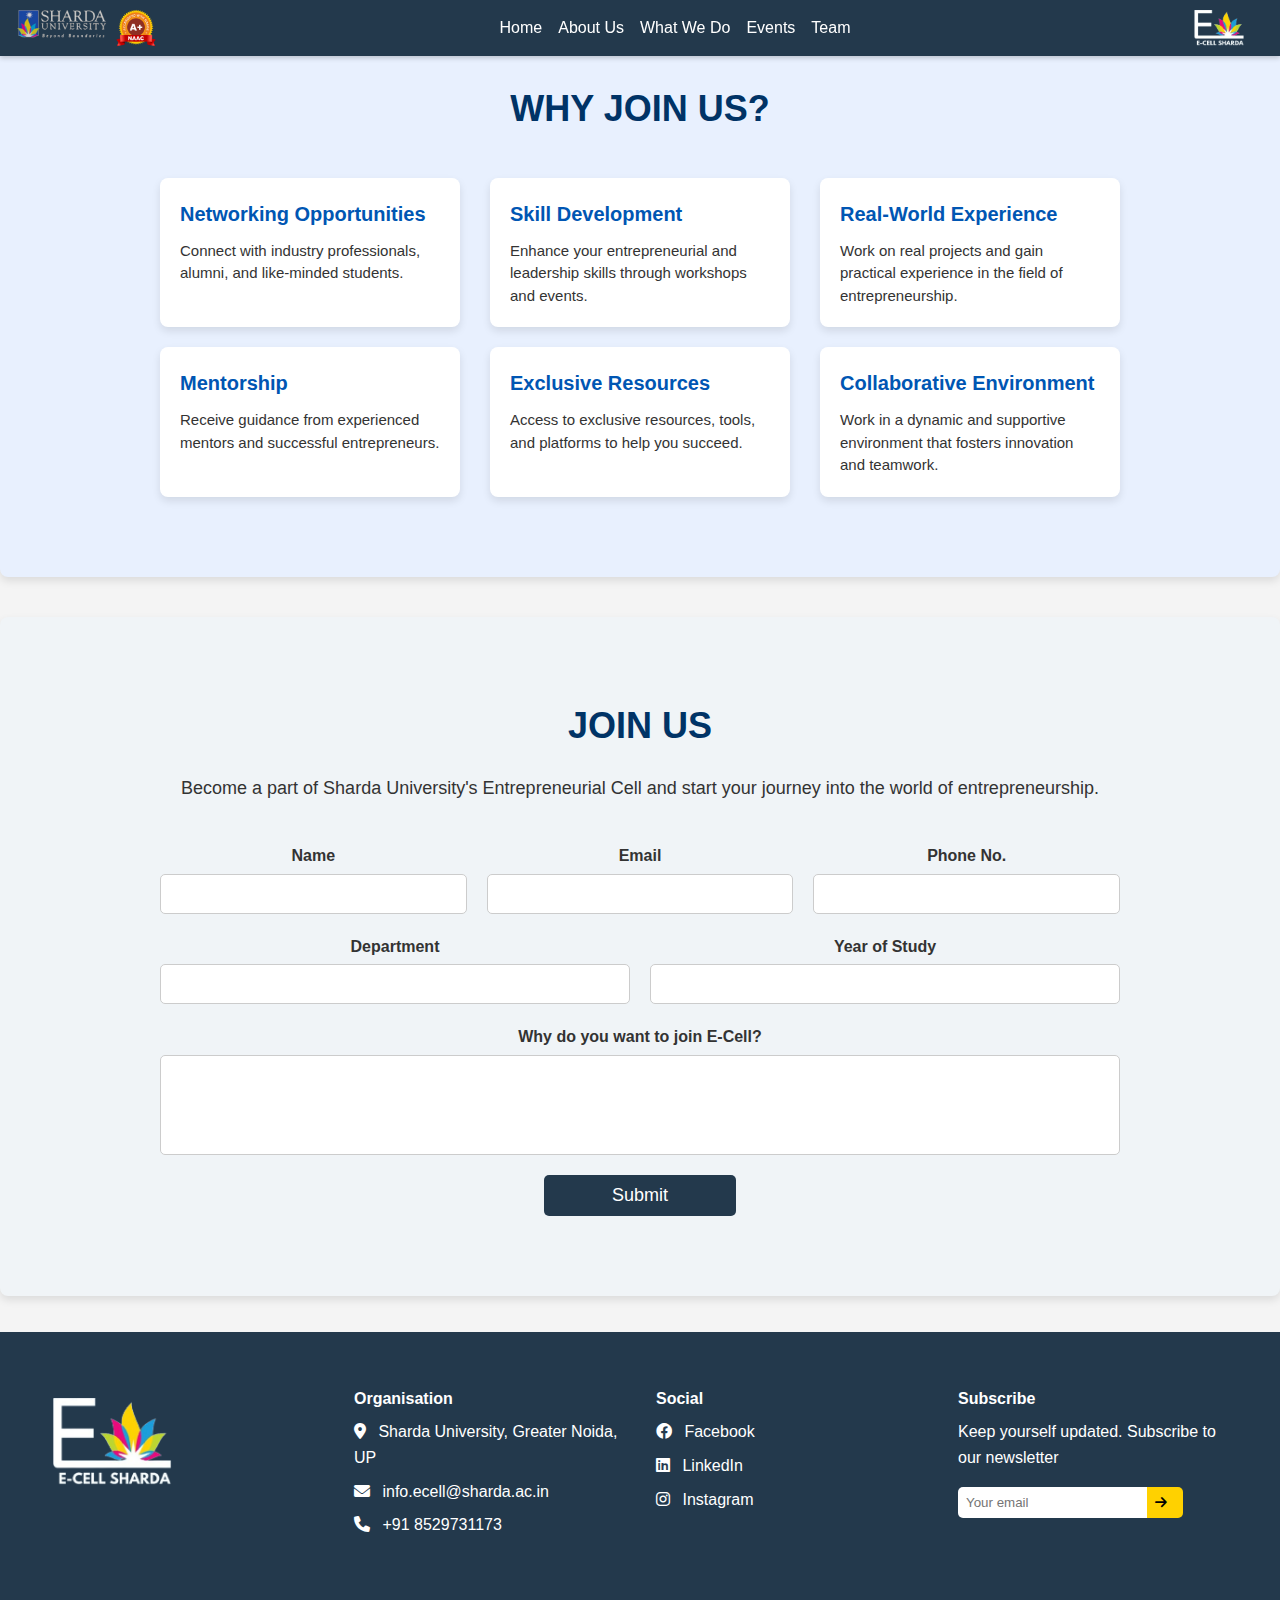
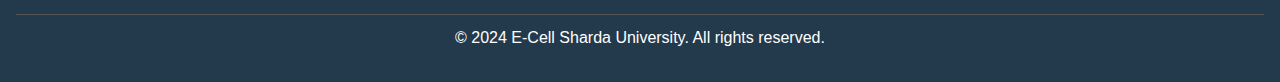
==== commit a73f1ef2: "Final" ====
--- a/joinus.html
+++ b/joinus.html
@@ -20,7 +20,7 @@
                 <li><a href="index.html#about">About Us</a></li>
                 <li><a href="index.html#what-we-do">What We Do</a></li>
                 <li><a href="index.html#events">Events</a></li>
-                <li><a href="team.html">Team</a></li>
+                <li><a href="teams.html">Team</a></li>
                 <!-- <li><a href="joinus.html">Join Us</a></li> -->
             </ul>
             <img src="Images\ECell.png" alt="Second Logo" class="nav-logo-right" style="width: 70px;">
--- a/styles.css
+++ b/styles.css
@@ -127,7 +127,7 @@
     position: relative;
     height: 100vh; /* Full height of the viewport */
     width: 100%; /* Full width */
-    background: url('Images/TEAM.JPG') no-repeat center center;
+    /* background: url('Images/TEAM.JPG') no-repeat center center; */
     background-size: cover; /* Ensures the image covers the entire section */
     background-attachment: fixed; /* Makes the background fixed during scrolling */
     color: #fff; /* Text color to ensure readability */
@@ -138,6 +138,7 @@
     text-align: center;
     z-index: 1;
     padding: 14rem;
+    margin-bottom: 10px;
 }
 
 
@@ -193,7 +194,7 @@
  
 /* About Section */
 .about-section {
-    padding: 60px 0;
+    padding: 40px 0;
     background-color: #f9f9f9; /* Light background color */
 }
 
@@ -212,7 +213,7 @@
 }
 
 .about-image img {
-    max-width: 100%;
+    width: 50px;
     height: auto;
     border-radius: 10px; /* Slightly rounded corners */
     box-shadow: 0 4px 10px rgba(0, 0, 0, 0.1); /* Subtle shadow */
@@ -223,22 +224,32 @@
     flex: 1;
     padding-left: 40px; /* Added padding to increase space */
     color: #333;
+    text-align: justify;
 }
 
 .about-text h2 {
     font-size: 2.5rem;
     color: #003366; /* Dark blue color */
     margin-bottom: 20px;
+    text-align: center;
 }
 
 .about-text h2 span {
-    color: #ffd100; /* Highlight color (yellow) */
+    color: #003366; /* Highlight color (yellow) */
 }
 
 .about-text p {
     font-size: 1.2rem;
     line-height: 1.6;
     margin: 0;
+    text-align: center;
+}
+
+.about-text p span{
+    font-size: 1.2rem;
+    line-height: 1.6;
+    margin: 0;
+    color: #003366;
 }
 
 /* Responsive Design */
@@ -375,115 +386,86 @@
 /* Team Section Styles */
 /* Team Section */
 /* Team Section Styles */
-.team-section {
-    padding: 100px 20px 60px; /* Top padding accounts for fixed navbar */
-    background-color: #f9f9f9;
-}
-
-.team-section h2 {
-    text-align: center;
-    font-size: 2.5rem;
-    color: #003366; /* Dark blue color */
+/* Tab Button Styles */
+
+img {
+    max-width: 100%;
+    height: auto;
+}
+
+.tabs {
+    display: flex;
+    justify-content: center;
+    margin: 20px 0;
+}
+
+.tab-button {
+    padding: 10px 20px;
+    margin: 0 5px;
+    border: 1px solid #003366;
+    background-color: #fff;
+    cursor: pointer;
+}
+
+.tab-button.active {
+    background-color: white;
+    color: white;
+}
+
+.tab-content {
+    display: none;
+}
+
+.tab-content.active {
+    display: block;
+}
+
+/* Team Member Card Styles */
+.team-category {
+    margin: 20px auto;
+    max-width: 1000px;
+    text-align: center;
+    align-items: center;
+}
+
+.team-category h3 {
     margin-bottom: 20px;
-}
-
-.team-category {
-    margin-bottom: 40px;
-}
-
-.team-category h3 {
-    font-size: 2rem;
-    margin-bottom: 20px;
-    color: #003366;
-    text-align: left;
+    font-size: 24px;
 }
 
 .team-members {
     display: flex;
     flex-wrap: wrap;
-    gap: 20px; /* Space between cards */
-    justify-content: flex-start;
+    justify-content: center;
 }
 
 .member-card {
-    position: relative;
-    width: calc(25% - 20px); /* Four cards per row with gaps */
-    height: 300px; /* Set a fixed height for the cards */
-    overflow: hidden;
-    border-radius: 10px;
-    box-shadow: 0 2px 5px rgba(0, 0, 0, 0.1);
-    transition: transform 0.3s, box-shadow 0.3s;
-}
-
-.member-card:hover {
-    transform: translateY(-5px);
-    box-shadow: 0 4px 15px rgba(0, 0, 0, 0.2);
+    background-color: white;
+    border: 1px solid #ddd;
+    border-radius: 8px;
+    margin: 10px;
+    padding: 20px;
+    text-align: center;
+    width: 200px;
+    align-items: center;
 }
 
 .member-card img {
-    position: absolute;
-    top: 0;
-    left: 0;
-    width: 100%;
-    height: 100%;
-    object-fit: cover; /* Ensures the image covers the entire card */
-    z-index: 1;
-}
-
-.member-card h4, .member-card p {
-    position: absolute;
-    left: 0;
-    right: 0;
-    padding: 10px;
-    background-color: rgba(0, 0, 0, 1);
-    color: #fff;
-    z-index: 2;
-    text-align: center;
+    border-radius: 50%;
+    margin-bottom: 10px;
 }
 
 .member-card h4 {
-    bottom: 40px;
+    margin: 10px 0;
+    font-size: 18px;
+}
+
+.member-card p {
     margin: 0;
-    font-size: 1.2rem;
-}
-
-.member-card p {
-    bottom: 0;
-    margin: 0;
-    font-size: 1rem;
-}
-
-/* Responsive Design */
-@media (max-width: 1024px) {
-    .member-card {
-        width: calc(33.333% - 20px); /* Three cards per row */
-    }
-}
-
-@media (max-width: 768px) {
-    .team-section {
-        padding: 80px 15px 40px;
-    }
-
-    .team-category h3 {
-        text-align: center;
-    }
-
-    .team-members {
-        justify-content: center;
-    }
-
-    .member-card {
-        width: calc(50% - 20px); /* Two cards per row */
-    }
-}
-
-@media (max-width: 480px) {
-    .member-card {
-        width: 100%; /* One card per row */
-    }
-
-    .navbar ul {
+    font-size: 14px;
+}
+
+    /* .navbar ul {
         flex-direction: column;
         align-items: center;
     }
@@ -495,7 +477,7 @@
     .navbar .navbar-right-logo {
         margin-top: 10px;
     }
-}
+} */
 
 /* Event Section Styling */
 #events {
@@ -635,6 +617,7 @@
     padding: 20px;
 }
 
+
 /* Why Join Us Section */
 .why-join-us {
     padding: 60px 20px;
@@ -751,7 +734,7 @@
     font-size: 18px;
     cursor: pointer;
     margin-top: 20px;
-    width: 100%;
+    width: 20%;
     transition: background-color 0.3s ease;
 }
 
@@ -825,6 +808,27 @@
     color: #fff;
     padding: 2rem 1rem;
 }
+
+/*! Font Awesome Free 6.0.0-beta3 by @fontawesome - https://fontawesome.com License - https://fontawesome.com/license/free Copyright 2021 Fonticons, Inc. */
+/* @font-face {
+    font-family: "Font Awesome 6 Free";
+    font-style: normal;
+    font-weight: 900;
+    font-display: block;
+    src: url("../webfonts/fa-solid-900.eot");
+    src: url("../webfonts/fa-solid-900.eot?#iefix") format("embedded-opentype"),
+      url("../webfonts/fa-solid-900.woff2") format("woff2"),
+      url("../webfonts/fa-solid-900.woff") format("woff"),
+      url("../webfonts/fa-solid-900.ttf") format("truetype"),
+      url("../webfonts/fa-solid-900.svg#fontawesome") format("svg");
+  }
+  
+  .fa,
+  .fas {
+    font-family: "Font Awesome 6 Free";
+    font-weight: 900;
+  }
+   */
 
 .footer-container {
     display: flex;
